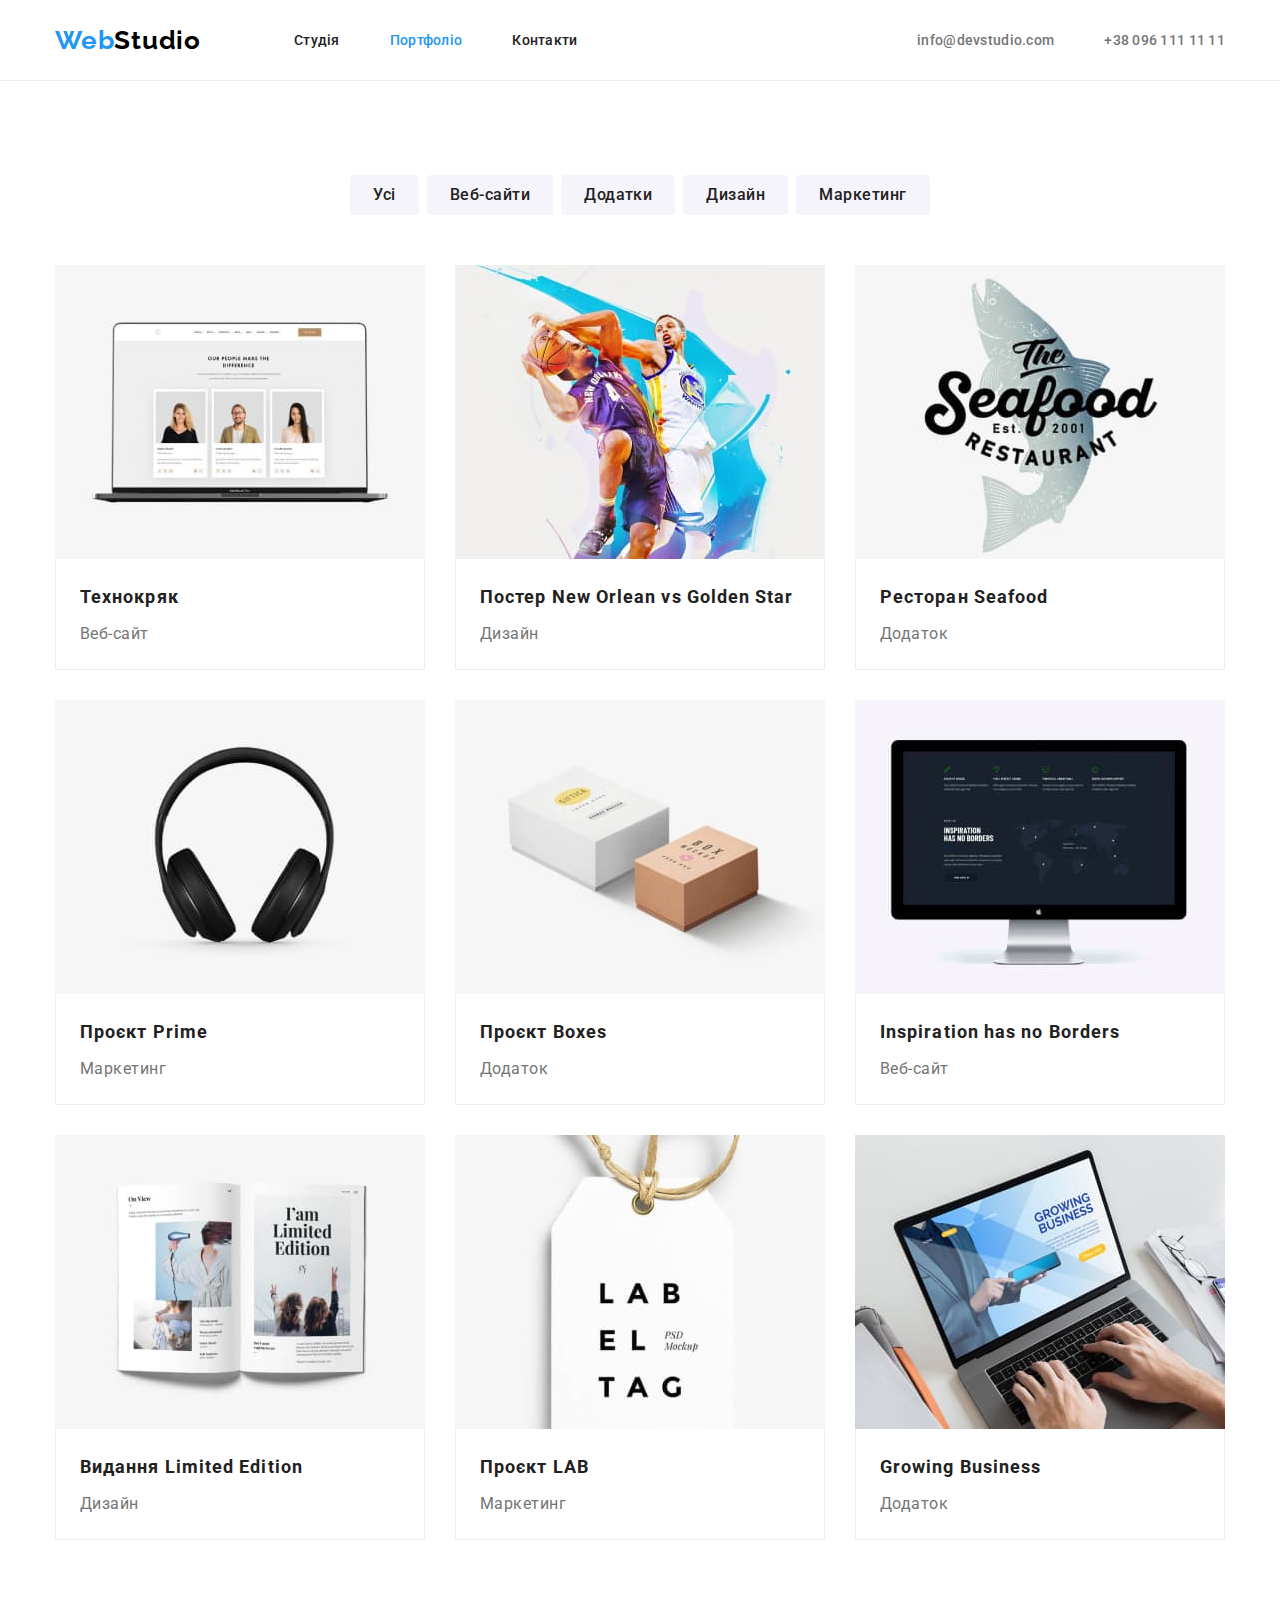
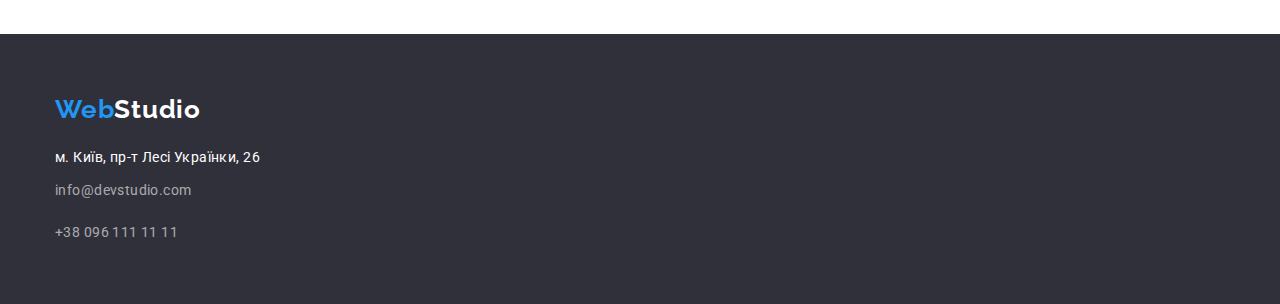
==== portfolio.html @ 0f672bd3 "Add files via upload" ====
<!DOCTYPE html>
<html lang="uk">
  <head>
    <meta charset="UTF-8" />
    <meta http-equiv="X-UA-Compatible" content="IE=edge" />
    <meta name="viewport" content="width=device-width, initial-scale=1.0" />
    <title>Portfolio</title>
    <link rel="preconnect" href="https://fonts.googleapis.com" />
    <link rel="preconnect" href="https://fonts.gstatic.com" crossorigin />
    <link
      href="https://fonts.googleapis.com/css2?family=Raleway:wght@700&family=Roboto:wght@400;500;700;900&display=swap"
      rel="stylesheet"
    />
    <link rel="stylesheet" href="https://cdnjs.cloudflare.com/ajax/libs/modern-normalize/1.1.0/modern-normalize.min.css"/>
    <link rel="stylesheet" href="./css/styles.css" />
  </head>
  <body>
    <header class="header-geometry">
      <div class="container nav-flex-header"><nav class="header-nav-item">
        <a href="./index.html"
          class="text-decoration logo-link"><span class="logo-color">Web</span><span class="studio-color">Studio</span></a
        >
        <ul class="list nav-ul">
          <li class="nav-li"><a href="./index.html" class="text-decoration nav-list">Студія</a></li>
          <li class="nav-li"><a href="./portfolio.html" class="current text-decoration nav-list">Портфоліо</a></li>
          <li class="nav-li"><a href="#" class="text-decoration nav-list">Контакти</a></li>
        </ul>
      </nav>
      <ul class="list nav-ul">
        <li class="item-tel-mail"><a href="mailto:info@devstudio.com" class="text-decoration header-mail">info@devstudio.com</a></li>
        <li class="item-tel-mail"><a href="tel:+380961111111" class="text-decoration header-tel">+38 096 111 11 11</a></li>
      </ul></div>
    </header>

    <main>
      <section class="section-main">
        <div class="container"><h1 class="visually-hidden">Портфоліо</h1>
      <ul class="list flex-portfolio-btn">
        <li class="btn-li"><button type="button" class="btn-portfolio">Усі</button></li>
        <li class="btn-li"><button type="button" class="btn-portfolio">Веб-сайти</button></li>
        <li class="btn-li"><button type="button" class="btn-portfolio">Додатки</button></li>
        <li class="btn-li"><button type="button" class="btn-portfolio">Дизайн</button></li>
        <li class="btn-li"><button type="button" class="btn-portfolio">Маркетинг</button></li>
      </ul>
        <ul class="list flex-element">
          <li>
            <a href="#" class="text-decoration"><img src="./images/technokryak(1).jpg" alt="Технокряк веб-сайт" width="370"/>
            <div class="border-text-portfolio"><h2 class="main-portfolio-title">Технокряк</h2>
            <p class="about-portfolio">Веб-сайт</p></div></a>
          </li>
          <li>
            <a href="#"
               class="text-decoration"><img
                src="./images/Постер(1).jpg"
                alt="Постер New Orlean vs Golden Star"
                width="370"
            />
            <div class="border-text-portfolio"><h2 class="main-portfolio-title">Постер New Orlean vs Golden Star</h2>
            <p class="about-portfolio">Дизайн</p></div></a>
          </li>
          <li>
            <a href="#"
               class="text-decoration"><img src="./images/Ресторан(1).jpg" alt="Ресторан Seafood" width="370"
            />
            <div class="border-text-portfolio"><h2 class="main-portfolio-title">Ресторан Seafood</h2>
            <p class="about-portfolio">Додаток</p></div></a>
          </li>
          <li>
            <a href="#"
               class="text-decoration"><img src="./images/Проєкт-прайм(1).jpg" alt="Проєкт Prime" width="370"
            />
            <div class="border-text-portfolio"><h2 class="main-portfolio-title">Проєкт Prime</h2>
            <p class="about-portfolio">Маркетинг</p></div></a>
          </li>
          <li>
            <a href="#" class="text-decoration"><img src="./images/Боксес(1).jpg" alt="Проєкт Boxes" width="370" />
            <div class="border-text-portfolio"><h2 class="main-portfolio-title">Проєкт Boxes</h2>
            <p class="about-portfolio">Додаток</p></div></a>
          </li>
          <li>
            <a href="#"
               class="text-decoration"><img src="./images/Інспа(1).jpg" alt="Inspiration has no Borders" width="370"
            />
            <div class="border-text-portfolio"><h2 class="main-portfolio-title">Inspiration has no Borders</h2>
            <p class="about-portfolio">Веб-сайт</p></div></a>
          </li>
          <li>
            <a href="#"
               class="text-decoration"><img src="./images/Видання(1).jpg" alt="Видання Limited Edition" width="370"
            />
            <div class="border-text-portfolio"><h2 class="main-portfolio-title">Видання Limited Edition</h2>
            <p class="about-portfolio">Дизайн</p></div></a>
          </li>
          <li>
            <a href="#" class="text-decoration"><img src="./images/Лаб(1).jpg" alt="Проєкт LAB" width="370" />
            <div class="border-text-portfolio"><h2 class="main-portfolio-title">Проєкт LAB</h2>
            <p class="about-portfolio">Маркетинг</p></div></a>
          </li>
          <li>
            <a href="#" class="text-decoration"><img src="./images/Бізнес(1).jpg" alt="Growing Business" width="370" />
            <div class="border-text-portfolio"><h2 class="main-portfolio-title">Growing Business</h2>
            <p class="about-portfolio">Додаток</p></div></a>
          </li>
        </ul></div>
      </section>
    </main>
    <footer class="section-footer">
    <div class="container"><a href="./index.html" class="text-decoration logo-link-footer"><span class="logo-color">Web</span><span class="studio-footer-color">Studio</span></a>
    <address class="addres-footer">
      <ul class="list">
        <li class="footer-li">
          <a
            href="https://goo.gl/maps/QJLjbyrtELRihwJX8"
            target="_blank"
            rel="noopener noreferrer nofollow"
             class="text-decoration adrress-target"><span>м. Київ, пр-т Лесі Українки, 26</span></a
          >
        </li>
        <li class="footer-li"><a href="mailto:info@devstudio.com" class="text-decoration mail-footer">info@devstudio.com</a></li>
        <li class="footer-li"><a href="tel:+380961111111" class="text-decoration tel-footer">+38 096 111 11 11</a></li>
      </ul>
    </address></div>
  </footer>
  </body>
</html>
---- css/styles.css ----
:root {
  --font-family: 'Roboto', sans-serif;
  --white-color: #ffffff;
  --section-hero-color: #2f303a;
  --active-color: #2196f3;
  --font-color: #000000;
  --btn-color: rgba(255, 255, 255, 0.6);
  --p-color: #757575;
  --nav-color:#212121;
--project-background: #FFFFFF;
--hero-background: #2F303A;
--btn-background-color: #188CEB;
--section-background: #F5F4FA;
}

body {

  font-family: 'Roboto', sans-serif;
  color: var(--white-color);
  background: #ffff;
}

address {
  margin-top: 20px;
}

.container {
width: 1200px;
padding-left: 15px;
padding-right: 15px;
margin-left: auto;
margin-right: auto;
}

.container-p {
  padding-top: 30px;
  padding-bottom: 30px;
  padding-left: 20px;
  padding-right: 20px;

  text-align: center;


}

img {
  display: block;
  max-width: 100%;
}

h1, h2, h3, p {
  margin: 0;
}

ul {
  margin: 0;
  padding: 0;
}

.text-decoration {
text-decoration: none;
}

.header-geometry {
  border-bottom: 1px solid #ECECEC;
}

.nav-flex-header {
  display: flex;
  align-items: center;
  justify-content: space-between;
  text-align: left;
}

.logo-link {
  font-family: 'Raleway', sans-serif;
  font-style: normal;
  font-weight: 700;
  font-size: 26px;
  line-height: calc(31 / 26);
  letter-spacing: 0.03em;
  margin-right: 93px;
  display: block;

align-items: center;
}

.logo-color {
  color:var(--active-color);

}

.studio-color {
  color:var(--font-color);

}

.header-nav-item {
    background:var(--project-background);
    display: flex; 
    align-items: center;
}

.nav-ul {
  display: flex;
margin-left: auto;
}

.nav-li {
  margin-right: 50px;

}

.nav-ul :last-child {
  margin-right: 0px;
}

.nav-list {
font-weight: 500;
font-size: 14px;
line-height:calc(16 / 14);
letter-spacing: 0.02em;
color:var(--nav-color);
display: block;
padding-top: 32px;
padding-bottom: 32px;
}



.nav-list:hover,
.nav-list:focus {
color:var(--active-color);

}

.current {
  color:var(--active-color);
}

.list {
  list-style: none;

}

.header-tel {

  font-weight: 500;
  font-size: 14px;
  line-height:calc(16 / 14);
  letter-spacing: 0.02em;
  color:var(--p-color);
  padding-top: 32px;
  padding-bottom: 32px;
  
}
.header-tel:hover,
.header-tel:focus {
  color:var(--active-color);
}

.header-mail {

  font-weight: 500;
  font-size: 14px;
  line-height: calc(16 / 14);
  letter-spacing: 0.02em;

  color:var(--p-color);
  padding-top: 32px;
  padding-bottom: 32px;
}

.header-mail:hover,
.header-mail:focus {
  color:var(--active-color);
}

.item-tel-mail { 
  display: flex;

}

.nav-ul .item-tel-mail + .item-tel-mail {
  margin-left: 50px;
}

/* ГЕРОЙ */


.section-hero {
  background-color:var(--section-hero-color);
  text-align: center;
  padding-top: 200px;
  padding-bottom: 200px;
}

.hero-title {
margin-top: 0;
margin-bottom: 30px;
  font-weight: 900;
  font-size: 44px;
  line-height: calc(60 / 44);
  width: 696px;
  letter-spacing: 0.06em;
  text-transform: uppercase;
  color: #ffffff;
  background-color:var(--hero-background);
  margin-left: auto;
  margin-right: auto;
}


.hero-button {
  font-family: inherit;

font-weight: 700;
font-size: 16px;
line-height:calc(30 / 16);
padding: 10px 32px;
text-align: center;
letter-spacing: 0.06em;
border-radius: 4px;
  color:var(--project-background);
  background-color:var(--active-color);
  cursor: pointer;
  border-color:transparent;
}

.hero-button:hover,
.hero-button:focus {
  background-color:var(--btn-background-color);
}

.section-title {
  font-weight: 700;
  font-size: 36px;
  line-height: calc(42 / 36);
  letter-spacing: 0.03em;
  color: var(--nav-color);
  margin-bottom: 50px;
 

}

.title-main {
text-align: center;
}

.section-title-secondary {
  font-weight: 700;

  font-size: 14px;
  line-height: calc(16 / 14);
  letter-spacing: 0.03em;
  text-transform: uppercase;

  color:var(--nav-color);
}

.fiature-main-list {
  display: flex;
}

.section-main {
  background:var(--project-background);
  padding-top: 94px;
  padding-bottom: 94px;
  
}

.feature-ul {
  display: flex;
}

.feature-li {
flex-basis: calc(100%  / 4 );
margin-right: 30px;
}

.feature-li:last-child {
  margin-right: 0;
}

.section-main-second {
  background:var(--project-background);
   padding-bottom: 94px;
}

.section-team {
  background:var(--section-background);
  padding-top: 94px;
  padding-bottom: 94px;

}

.section-team-ul {


  display: flex; 
  justify-content:space-around;
  gap: 30px;
}

.team-li {
background-color:var(--white-color);
}

.work-profile {
  display: flex;
  justify-content: center;


}

.work-list {
  margin-right: 30px;
}

.work-list:last-child {
  margin-right: 0;
}

.team {
  font-weight: 500;
  font-size: 16px;
  line-height: calc(19 / 16);
  color:var(--nav-color);
  
}

.visually-hidden {
  position: absolute;
  width: 1px;
  height: 1px;
  margin: -1px;
  border: 0;
  padding: 0;
  white-space: nowrap;
  clip-path: inset(100%);
  clip: rect(0 0 0 0);
  overflow: hidden;
}

.btn-main-portfolio {
  font-weight: 500;
  font-size: 16px;
  line-height: calc(26 / 16);
  letter-spacing: 0.03em;
  text-align: center;
  color:var(--project-background);
  cursor: pointer;
}

.flex-portfolio-btn {
  display: flex;
  margin-bottom: 50px;
  
  justify-content: center;
}

.btn-li {
  margin-right: 8px;
}

.btn-li:last-child {
  margin-right: 0;
}

.btn-portfolio {
  font-family: inherit;
  font-weight: 500;
  font-size: 16px;
  line-height: calc(26 / 16);
  letter-spacing: 0.03em;
  text-align: center;
  color:var(--nav-color);
  cursor: pointer;
  background:var(--section-background);
border-radius: 4px;

border: 1px solid transparent;
padding-top: 6px;
  padding-bottom: 6px;
  padding-left: 22px;
  padding-right: 22px;
}


.btn-portfolio:hover,
.btn-portfolio:focus {
  background-color:var(--active-color);
  color: var(--white-color);
}

.about {

  font-size: 14px;
  line-height: calc(24 / 14);
  letter-spacing: 0.03em;
  color:var(--p-color);
  margin-top: 10px;

}

.about-team {
font-style: normal;
font-size: 16px;
line-height:calc(19 / 16);
letter-spacing: 0.03em;
color: var(--p-color);
margin-top: 10px;
margin-bottom: 0;
   
}

.about-portfolio {

  font-size: 16px;
  line-height: calc(30 / 16);
  letter-spacing: 0.03em;
  color:var(--p-color);
  margin-top: 4px;
  margin-bottom: 0;
}

.flex-element {
  display: flex;
  flex-wrap: wrap;
 gap: 30px;

}

.border-text-portfolio {
  border-bottom: 1px solid #EEEEEE;
  border-left: 1px solid #EEEEEE;
  border-right: 1px solid #EEEEEE;
  padding-left: 24px;
  padding-right: 24px;
  padding-top: 20px;
  padding-bottom: 20px;
}

.flex-element:nth-child(3n) {
  margin-right: 0;
}

.flex-element:nth-last-child(- n + 3) {
  margin-bottom: 0;
}

.main-portfolio-title {
  font-weight: 700;
  font-size: 18px;
  line-height: calc(36 / 18);
  letter-spacing: 0.06em;
  color:var(--nav-color);
}

.section-footer {
    background:var(--section-hero-color);
    padding-top: 60px;
    padding-bottom: 60px;
}

.logo-link-footer {
  font-family: 'Raleway', sans-serif;
  font-style: normal;
  font-weight: 700;
  font-size: 26px;
  line-height: calc(31 / 26);
  letter-spacing: 0.03em;
  display: block;

align-items: center;
}

.adrress-target {

font-style: normal;
font-size: 14px;
line-height:calc(24 / 14);
letter-spacing: 0.03em;
color:var(--project-background);
display: inline-block;


}

.footer-li {
  margin-bottom: 9px;
}

.footer-li:last-child {
  margin-bottom: 0;
} 

.mail-footer {

font-style: normal;
font-size: 14px;
line-height:calc(24 / 14);
letter-spacing: 0.03em;
color:var(--btn-color);
display: inline-block;
margin-bottom: 9px;
}

.tel-footer {
  font-style: normal;
font-size: 14px;
line-height:calc(24 / 14);
letter-spacing: 0.03em;
color:var(--btn-color);
display: inline-block;

}

.mail-footer:hover, 
.mail-footer:focus {
  color: var(--active-color);
}

.tel-footer:hover,
.tel-footer:focus {
  color: var(--active-color);
}

.studio-footer-color {
color: #FFFFFF;
display: inline-block;

}

.addres-footer {

  font-size: 14px;
  line-height: calc(24 / 14);
  letter-spacing: 0.03em;
  color:var(--btn-color);
}

.addres-footer:hover,
.addres-footer:focus {
  color:var(--active-color);
}
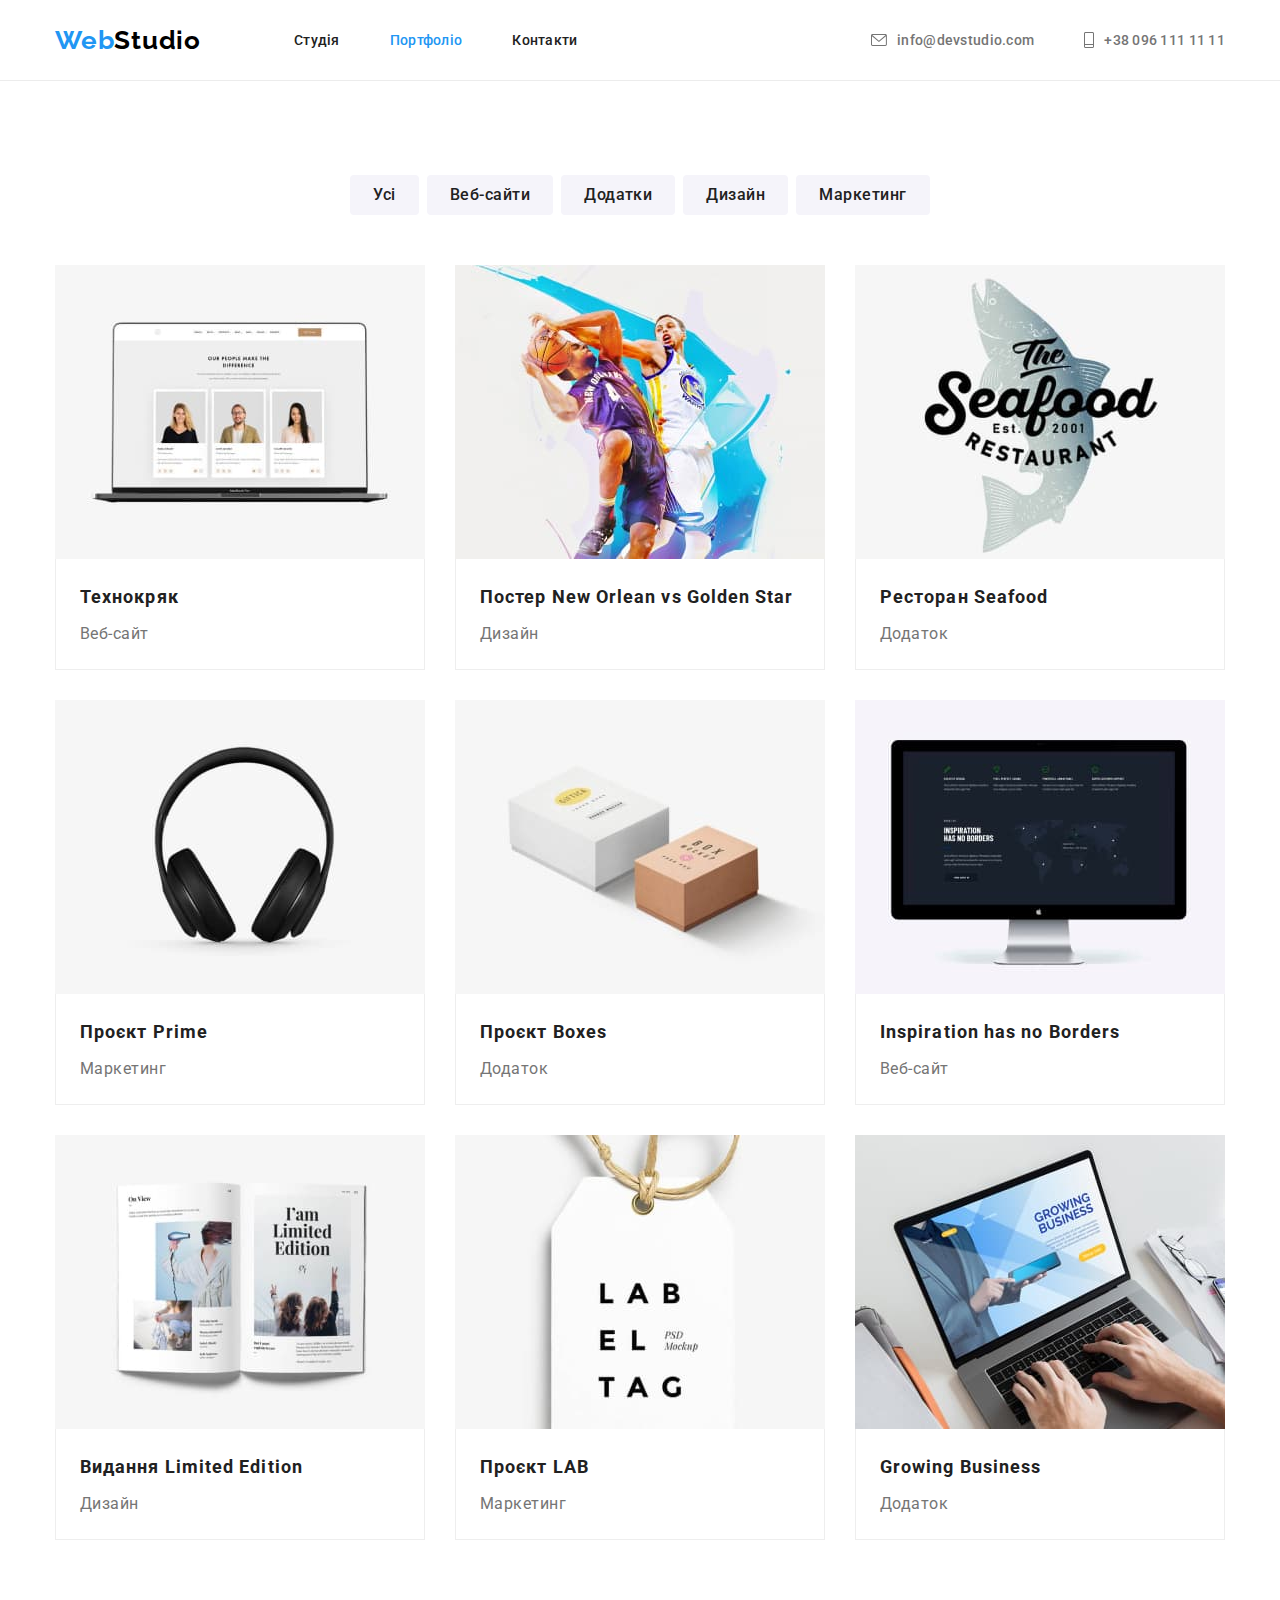
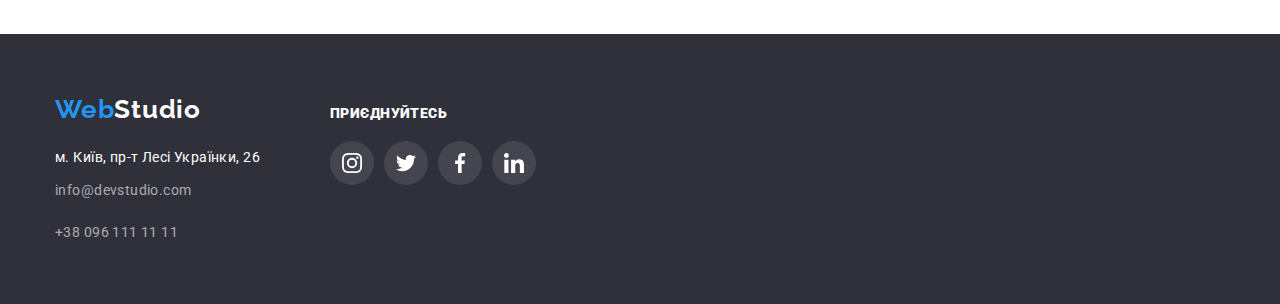
==== commit 6b33b2e3: "Готові футери" ====
--- a/portfolio.html
+++ b/portfolio.html
@@ -27,8 +27,12 @@
         </ul>
       </nav>
       <ul class="list nav-ul">
-        <li class="item-tel-mail"><a href="mailto:info@devstudio.com" class="text-decoration header-mail">info@devstudio.com</a></li>
-        <li class="item-tel-mail"><a href="tel:+380961111111" class="text-decoration header-tel">+38 096 111 11 11</a></li>
+        <li class="item-tel-mail"><a href="mailto:info@devstudio.com" class="text-decoration header-mail"><svg class="mail-icon" width="16" height="12">
+            <use href='./images/icons.svg#envelope'></use>
+          </svg>info@devstudio.com</a></li>
+        <li class="item-tel-mail"><a href="tel:+380961111111" class="text-decoration header-tel"><svg class="tel-icon" width="10" height="16">
+            <use href="./images/icons.svg#vector"></use>
+          </svg>+38 096 111 11 11</a></li>
       </ul></div>
     </header>
 
@@ -44,7 +48,7 @@
       </ul>
         <ul class="list flex-element">
           <li>
-            <a href="#" class="text-decoration"><img src="./images/technokryak(1).jpg" alt="Технокряк веб-сайт" width="370"/>
+            <a href="#" class="text-decoration portfolio-li"><img src="./images/technokryak(1).jpg" alt="Технокряк веб-сайт" width="370"/>
             <div class="border-text-portfolio"><h2 class="main-portfolio-title">Технокряк</h2>
             <p class="about-portfolio">Веб-сайт</p></div></a>
           </li>
@@ -104,8 +108,9 @@
         </ul></div>
       </section>
     </main>
-    <footer class="section-footer">
-    <div class="container"><a href="./index.html" class="text-decoration logo-link-footer"><span class="logo-color">Web</span><span class="studio-footer-color">Studio</span></a>
+     <footer class="section-footer">
+      <div class="container container-footer">
+        <div><a href="./index.html" class="text-decoration logo-link-footer"><span class="logo-color">Web</span><span class="studio-footer-color">Studio</span></a>
     <address class="addres-footer">
       <ul class="list">
         <li class="footer-li">
@@ -120,6 +125,22 @@
         <li class="footer-li"><a href="tel:+380961111111" class="text-decoration tel-footer">+38 096 111 11 11</a></li>
       </ul>
     </address></div>
-  </footer>
+<div><p class="join-us"><b>ПРИЄДНУЙТЕСЬ</p>
+<ul class="list icon-footer-socials">
+            <li><a class="icon-footer" href="#"><svg class="footer-icon-li" width="20" height="20">
+              <use href="./images/icons.svg#instagram"></use>
+            </svg></a></li>
+            <li><a class="icon-footer" href="#"><svg class="footer-icon-li" width="20" height="20">
+              <use href="./images/icons.svg#twitter"></use>
+            </svg></a></li>
+            <li><a class="icon-footer" href="#"><svg class="footer-icon-li" width="20" height="20">
+              <use href="./images/icons.svg#facebook"></use>
+            </svg></a></li>
+            <li><a class="icon-footer" href="#"><svg class="footer-icon-li" width="20" height="20">
+              <use href="./images/icons.svg#linkedin"></use>
+            </svg></a></li>
+          </ul></div></div>
+    </footer>
+  </body>
   </body>
 </html>
--- a/css/styles.css
+++ b/css/styles.css
@@ -11,6 +11,8 @@
 --hero-background: #2F303A;
 --btn-background-color: #188CEB;
 --section-background: #F5F4FA;
+--icon-color: #AFB1B8;
+--icon-footer-bgc:rgba(255, 255, 255, 0.1);
 }
 
 body {
@@ -144,7 +146,10 @@
 }
 
 .header-tel {
-
+display: flex;
+gap: 10px;
+justify-content: center;
+align-items: center;
   font-weight: 500;
   font-size: 14px;
   line-height:calc(16 / 14);
@@ -160,7 +165,10 @@
 }
 
 .header-mail {
-
+display: flex;
+gap: 10px;
+justify-content: center;
+align-items: center;
   font-weight: 500;
   font-size: 14px;
   line-height: calc(16 / 14);
@@ -183,6 +191,22 @@
 
 .nav-ul .item-tel-mail + .item-tel-mail {
   margin-left: 50px;
+}
+
+.mail-icon {
+fill: var(--p-color);
+}
+.mail-icon:hover,
+.mail-icon:focus {
+  fill: var(--active-color);
+}
+
+.tel-icon {
+ fill: var(--p-color);
+}
+.tel-icon:hover,
+.tel-icon:focus {
+  fill: var(--active-color);
 }
 
 /* ГЕРОЙ */
@@ -193,7 +217,18 @@
   text-align: center;
   padding-top: 200px;
   padding-bottom: 200px;
-}
+
+  max-width: 1600px;
+  height: 600px;
+  margin-left: auto;
+  margin-right: auto;
+  background-repeat: no-repeat;
+  background-position: center;
+  background-size: cover;
+  background-image: linear-gradient( to right, rgba(47, 48, 58, 0.4),
+  rgba(47, 48, 58, 0.4)), url(../images/Hero-background\(1\).jpg);
+}
+
 
 .hero-title {
 margin-top: 0;
@@ -205,7 +240,7 @@
   letter-spacing: 0.06em;
   text-transform: uppercase;
   color: #ffffff;
-  background-color:var(--hero-background);
+
   margin-left: auto;
   margin-right: auto;
 }
@@ -274,12 +309,15 @@
 }
 
 .feature-li {
-flex-basis: calc(100%  / 4 );
+margin-bottom: 30px;
 margin-right: 30px;
-}
-
-.feature-li:last-child {
-  margin-right: 0;
+display: flex;
+justify-content: center;
+align-items: center;
+width: 270px;
+height: 120px;
+background-color: var(--section-background);
+
 }
 
 .section-main-second {
@@ -302,8 +340,51 @@
   gap: 30px;
 }
 
+.icon-list-team {
+  display: flex;
+  justify-content: center;
+  gap: 10px;
+  padding: 16px 32px 30px;
+}
+
+.icon-team {
+width: 44px;
+height: 44px;
+background-color: var(--white-color);
+border-radius: 50%;
+display: flex;
+align-items: center;
+justify-content: center;
+
+
+}
+
+.icon-team:hover,
+.icon-team:focus {
+  background-color: var(--active-color);
+}
+
+.icon-team:hover .team-icon-li {
+  fill: var(--white-color);
+}
+
 .team-li {
 background-color:var(--white-color);
+box-shadow: 0px 1px 3px rgba(0, 0, 0, 0.12), 0px 1px 1px rgba(0, 0, 0, 0.14), 0px 2px 1px rgba(0, 0, 0, 0.2);
+border-radius: 0px 0px 4px 4px;
+
+}
+
+.team-icon-li {
+fill: var(--icon-color);
+}
+
+.team-igor::after {
+  background-image: url(../images/Sociallinks.svg);
+}
+
+.team-another::after {
+  background-image: url(../images/Social-links-another.svg);
 }
 
 .work-profile {
@@ -327,6 +408,39 @@
   line-height: calc(19 / 16);
   color:var(--nav-color);
   
+}
+
+.section-clients {
+padding: 94px 215px;
+}
+
+.clients-ul {
+  display: flex;
+  gap: 30px;
+  
+}
+
+.icon-clients {
+  width: 170px;
+  height: 92px;
+  display: flex;
+  align-items: center;
+justify-content: center;
+border: 1px solid #AFB1B8;
+border-radius: 4px;
+}
+
+.clients-icon-li {
+  fill: var(--icon-color);
+}
+
+.icon-clients:hover,
+.icon-clients:focus {
+  background-color:var(--white-color);
+}
+
+.icon-clients:hover .clients-icon-li {
+  fill: var(--active-color);
 }
 
 .visually-hidden {
@@ -391,6 +505,7 @@
 .btn-portfolio:focus {
   background-color:var(--active-color);
   color: var(--white-color);
+  box-shadow: 0px 3px 1px rgba(0, 0, 0, 0.1), 0px 1px 2px rgba(0, 0, 0, 0.08), 0px 2px 2px rgba(0, 0, 0, 0.12);
 }
 
 .about {
@@ -431,6 +546,11 @@
 
 }
 
+.portfolio-li:hover,
+.portfolio-li:focus {
+  box-shadow: 0px 1px 1px rgba(0, 0, 0, 0.12), 0px 4px 4px rgba(0, 0, 0, 0.06), 1px 4px 6px rgba(0, 0, 0, 0.16);
+}
+
 .border-text-portfolio {
   border-bottom: 1px solid #EEEEEE;
   border-left: 1px solid #EEEEEE;
@@ -463,6 +583,12 @@
     padding-bottom: 60px;
 }
 
+.container-footer {
+  display: flex;
+  align-items: baseline;
+  gap: 70px;
+}
+
 .logo-link-footer {
   font-family: 'Raleway', sans-serif;
   font-style: normal;
@@ -544,3 +670,39 @@
 .addres-footer:focus {
   color:var(--active-color);
 }
+
+.join-us {
+  font-style: normal;
+font-weight: 700;
+font-size: 14px;
+line-height: 16px;
+letter-spacing: 0.03em;
+text-transform: uppercase;
+color: var(--white-color);
+}
+
+.icon-footer-socials {
+  display: flex;
+  justify-content: center;
+  gap: 10px;
+  margin-top: 20px;
+}
+
+.icon-footer {
+  width: 44px;
+height: 44px;
+background-color:var(--icon-footer-bgc);
+border-radius: 50%;
+display: flex;
+align-items: center;
+justify-content: center;
+}
+
+.footer-icon-li {
+  fill: var(--white-color);
+}
+
+.icon-footer:hover,
+.icon-footer:focus {
+  background-color: var(--active-color);
+}
